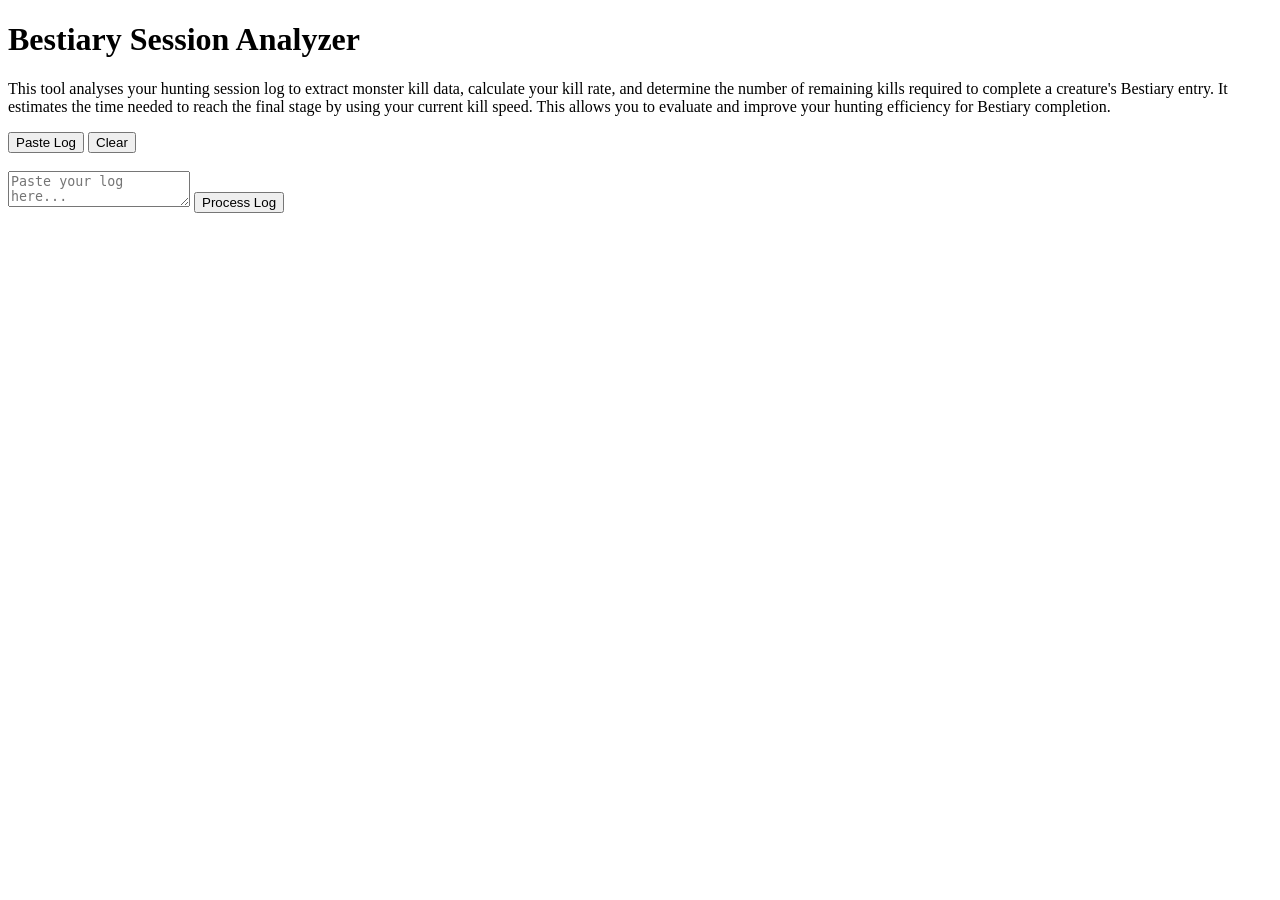
==== index.html @ 4c765244 "Add files via upload" ====
<!DOCTYPE html>
<html lang="en">
<head>
    <meta charset="UTF-8">
    <meta name="viewport" content="width=device-width, initial-scale=1.0">
    <title>Bestiary Session Analyzer</title>
    <link rel="stylesheet" href="styles.css">
</head>
<body>

    <h1>Bestiary Session Analyzer</h1>
    <p class="description">
        This tool analyses your hunting session log to extract monster kill data, calculate your kill rate, and determine the number of remaining kills required to complete a creature's Bestiary entry. It estimates the time needed to reach the final stage by using your current kill speed. This allows you to evaluate and improve your hunting efficiency for Bestiary completion.
    </p>

    <button class="btn" onclick="pasteLog()">Paste Log</button>
    <button class="btn" onclick="clearLog()">Clear</button>
    <br><br>
    <textarea id="sessionLog" placeholder="Paste your log here..."></textarea>
    <button class="btn" onclick="extractLogData()">Process Log</button>

    <div id="output"></div>

    <script src="script.js"></script>
</body>
</html>
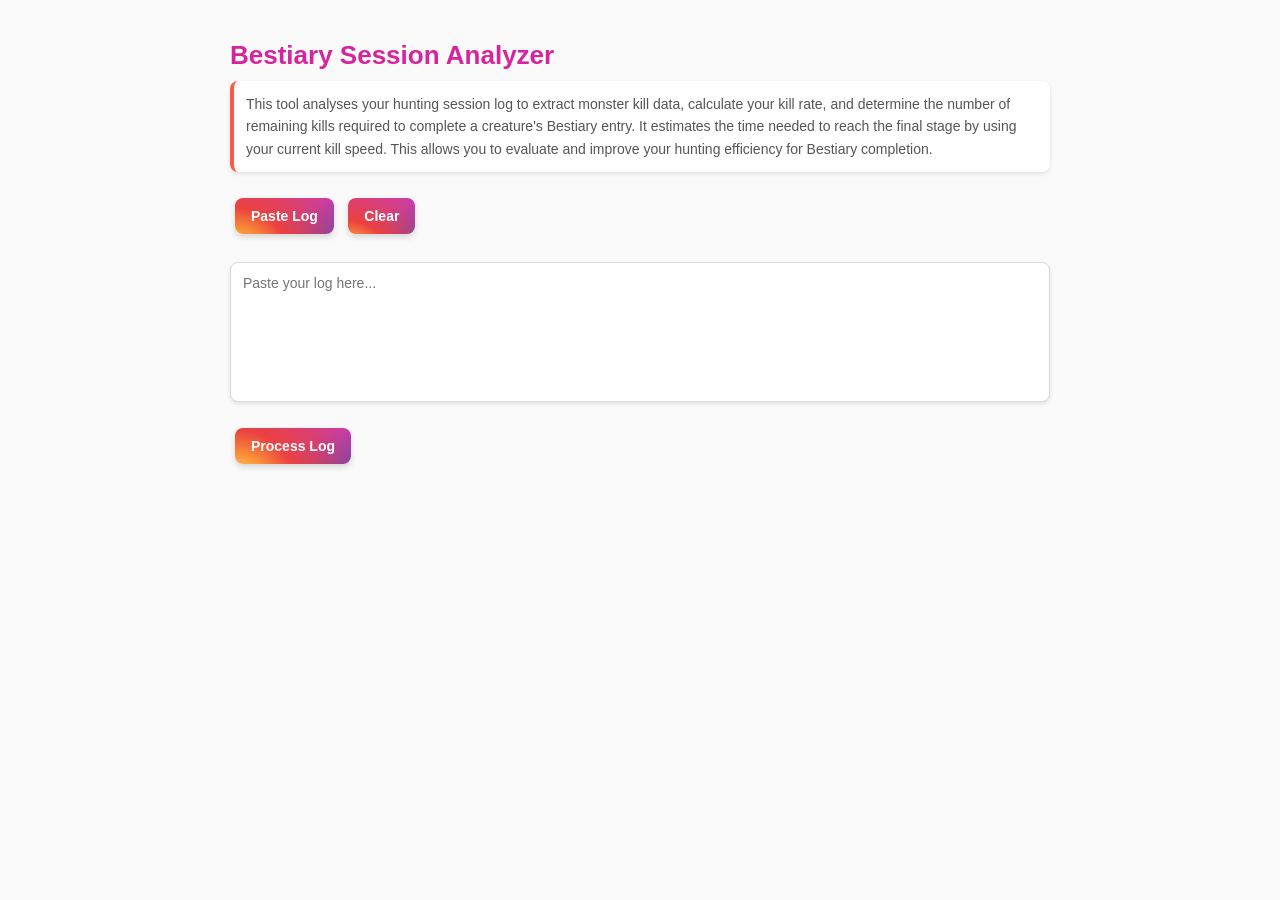
==== commit 12423f3b: "Add files via upload" ====
--- a/index.html
+++ b/index.html
@@ -21,6 +21,6 @@
 
     <div id="output"></div>
 
-    <script src="script.js"></script>
+    <script src="bestiaryAnalyzer.js" defer></script>
 </body>
 </html>
--- a/styles.css
+++ b/styles.css
@@ -0,0 +1,160 @@
+* {
+    font-family: -apple-system, BlinkMacSystemFont, "Helvetica Neue", Arial, sans-serif;
+    box-sizing: border-box;
+    margin: 0;
+    padding: 0;
+}
+
+body {
+    background: #fafafa;
+    color: #262626;
+    padding: 40px;
+    max-width: 900px;
+    margin: auto;
+}
+
+h1 {
+    font-size: 26px;
+    font-weight: 700;
+    margin-bottom: 10px;
+    color: #d6249f;
+}
+
+h2 {
+    font-size: 22px;
+    font-weight: 600;
+    margin-bottom: 10px;
+    color: #fd5949;
+}
+
+.description {
+    font-size: 14px;
+    color: #555;
+    margin-bottom: 16px;
+    line-height: 1.6;
+    background: #fff;
+    padding: 12px;
+    border-radius: 8px;
+    border-left: 4px solid #fd5949;
+    box-shadow: 0 2px 4px rgba(0, 0, 0, 0.1);
+}
+
+textarea {
+    width: 100%;
+    height: 140px;
+    background: #fff;
+    color: #262626;
+    border: 1px solid #dbdbdb;
+    padding: 12px;
+    margin-bottom: 12px;
+    font-size: 14px;
+    border-radius: 8px;
+    box-shadow: 0 2px 4px rgba(0, 0, 0, 0.1);
+    resize: none;
+}
+
+/* Updated Buttons */
+.btn {
+    padding: 10px 16px;
+    margin: 10px 5px;
+    cursor: pointer;
+    background: radial-gradient(
+        circle farthest-corner at 0% 150%,
+        rgba(255, 225, 125, 1) 0%,
+        rgba(255, 205, 105, 1) 12%,
+        rgba(250, 145, 55, 1) 25%,
+        rgba(235, 65, 65, 1) 41%,
+        transparent 95%
+    ),
+    linear-gradient(-15deg, rgba(35, 75, 215, 1) -10%, rgba(195, 60, 190, 1) 65%);
+    background-size: 120% 120%;
+    animation: GradientBackground 5s ease-out infinite;
+    border: none;
+    color: white;
+    font-size: 14px;
+    font-weight: 600;
+    border-radius: 8px;
+    transition: all 0.3s ease-in-out;
+    box-shadow: 0 3px 6px rgba(0, 0, 0, 0.15);
+    display: inline-block;
+    text-align: center;
+}
+
+.btn:hover {
+    filter: brightness(1.2);
+    transform: translateY(-2px);
+    box-shadow: 0 6px 12px rgba(0, 0, 0, 0.2);
+}
+
+.button-container {
+    text-align: center;
+    margin-top: 20px;
+}
+
+.table-container {
+    margin-top: 20px;
+    border-radius: 8px;
+    overflow: hidden;
+    border: 1px solid #dbdbdb;
+    background: white;
+    box-shadow: 0 2px 5px rgba(0, 0, 0, 0.1);
+}
+
+table {
+    width: 100%;
+    border-collapse: collapse;
+}
+
+th {
+    background: #f7f7f7;
+    font-weight: bold;
+    padding: 12px;
+    border-bottom: 2px solid #dbdbdb;
+    text-align: left;
+    color: #fd5949;
+}
+
+td {
+    padding: 12px;
+    border-bottom: 1px solid #eee;
+}
+
+tr:hover {
+    background: linear-gradient(
+        135deg,
+        rgba(195, 60, 190, 0.2) 0%,
+        rgba(255, 100, 100, 0.2) 50%,
+        rgba(255, 200, 50, 0.2) 100%
+    );
+}
+
+input[type="number"] {
+    width: 100px;
+    padding: 6px;
+    border: 1px solid #dbdbdb;
+    border-radius: 6px;
+    font-size: 14px;
+    text-align: center;
+}
+
+a {
+    color: #285AEB;
+    text-decoration: none;
+    font-weight: bold;
+}
+
+a:hover {
+    text-decoration: underline;
+}
+
+@keyframes GradientBackground {
+    0% {
+        background-position: 0% 50%;
+    }
+    50% {
+        background-position: 100% 50%;
+    }
+    100% {
+        background-position: 0% 50%;
+    }
+}
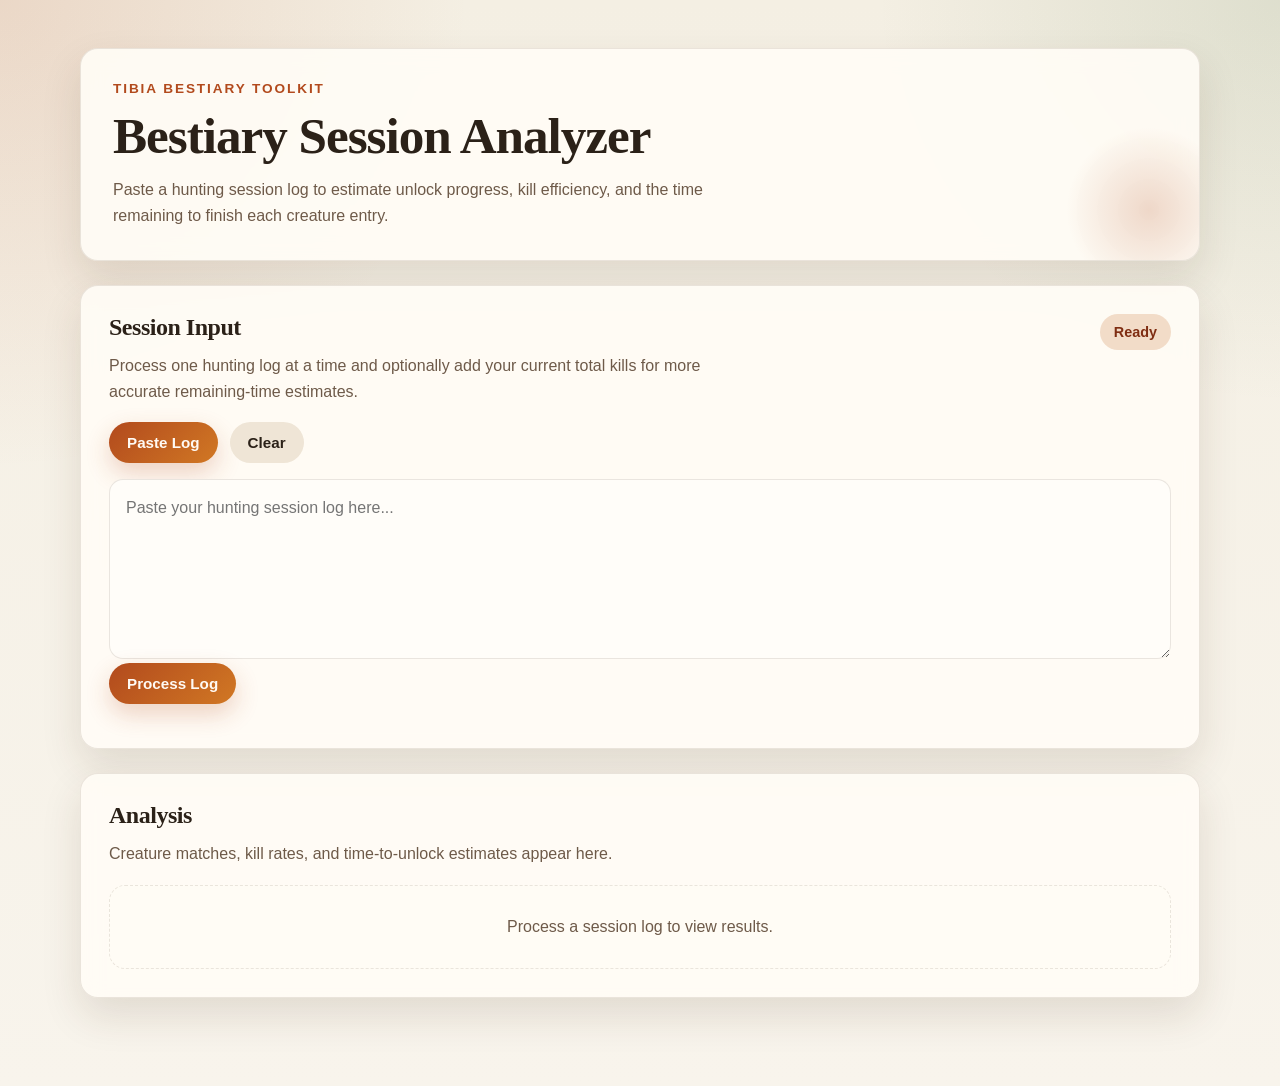
==== commit 432a4db8: "Refactor repository into src-based production layout" ====
--- a/index.html
+++ b/index.html
@@ -2,25 +2,11 @@
 <html lang="en">
 <head>
     <meta charset="UTF-8">
+    <meta http-equiv="refresh" content="0; url=./src/index.html">
     <meta name="viewport" content="width=device-width, initial-scale=1.0">
     <title>Bestiary Session Analyzer</title>
-    <link rel="stylesheet" href="styles.css">
 </head>
 <body>
-
-    <h1>Bestiary Session Analyzer</h1>
-    <p class="description">
-        This tool analyses your hunting session log to extract monster kill data, calculate your kill rate, and determine the number of remaining kills required to complete a creature's Bestiary entry. It estimates the time needed to reach the final stage by using your current kill speed. This allows you to evaluate and improve your hunting efficiency for Bestiary completion.
-    </p>
-
-    <button class="btn" onclick="pasteLog()">Paste Log</button>
-    <button class="btn" onclick="clearLog()">Clear</button>
-    <br><br>
-    <textarea id="sessionLog" placeholder="Paste your log here..."></textarea>
-    <button class="btn" onclick="extractLogData()">Process Log</button>
-
-    <div id="output"></div>
-
-    <script src="bestiaryAnalyzer.js" defer></script>
+    <p>Redirecting to <a href="./src/index.html">the application</a>...</p>
 </body>
-</html>+</html>
